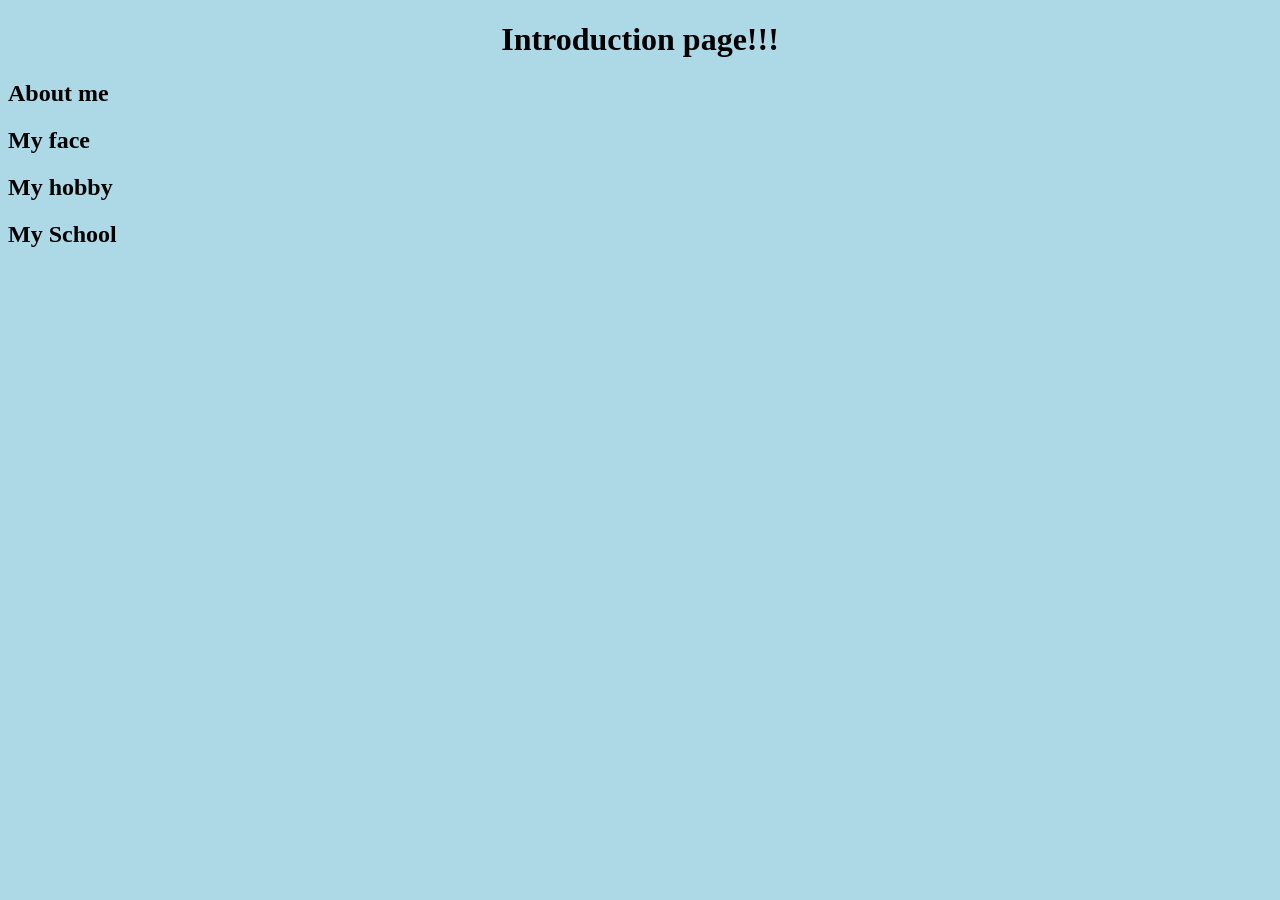
==== index.html @ 1ef0b292 "some changes" ====
<!DOCTYPE html>
<html>
	<head>
		<title>Levicorpus</title>
		<style>
			.myDiv {
				background-color: lightblue;    
				text-align: center;
				transition: 0.3ms;
			}
			.myDiv:hover {
  				border: 10px outset blue;
  				background-color: red;
  				text-align: center;
			}
			.hide {
				display: none;
			}
			.myh2:hover + .hide {
				display: block;
				color: black;
			}
			.center {
				display: block;
				text-align: center;
  				margin-left: auto;
  				margin-right: auto;
  				width: 50%;
			}
			
		</style>
	</head>
	<body bgcolor="lightblue">
		<h1 class="myDiv">Introduction page!!!</h1>
		<div class="center">

		</div>
		<h2>
			<div class="myh2">About me</div>
			<div class="hide">
				Plz don't try to know
			</div>
		</h2>
		<h2>
			<div class="myh2">My face</div>
			<div class="hide">
				<img src="rickroll-roll.gif" alt="rickroll-roll" class="center">
				<h4>
					<div class="center">
						You actually thought i'd show?
					</div>
				</h4>
			</div>
		</h2>
		<h2>
			<div class="myh2">My hobby</div>
			<div class="hide">
				<div class="center">
					<img src="no-genshin.jpg" alt="no-genshin" width="400" height="300">
				</div>
			</div>
			
		</h2>
		<h2>
			<div class="myh2">My School</div>
			<div class="hide">
				<div class="center">
					<img src="dgist.png" alt="dgist" width="400" height="200">
					<h4>
						You'll find me here
					</h4>
				</div>
			</div>
		</h2>
	</body>
</html>
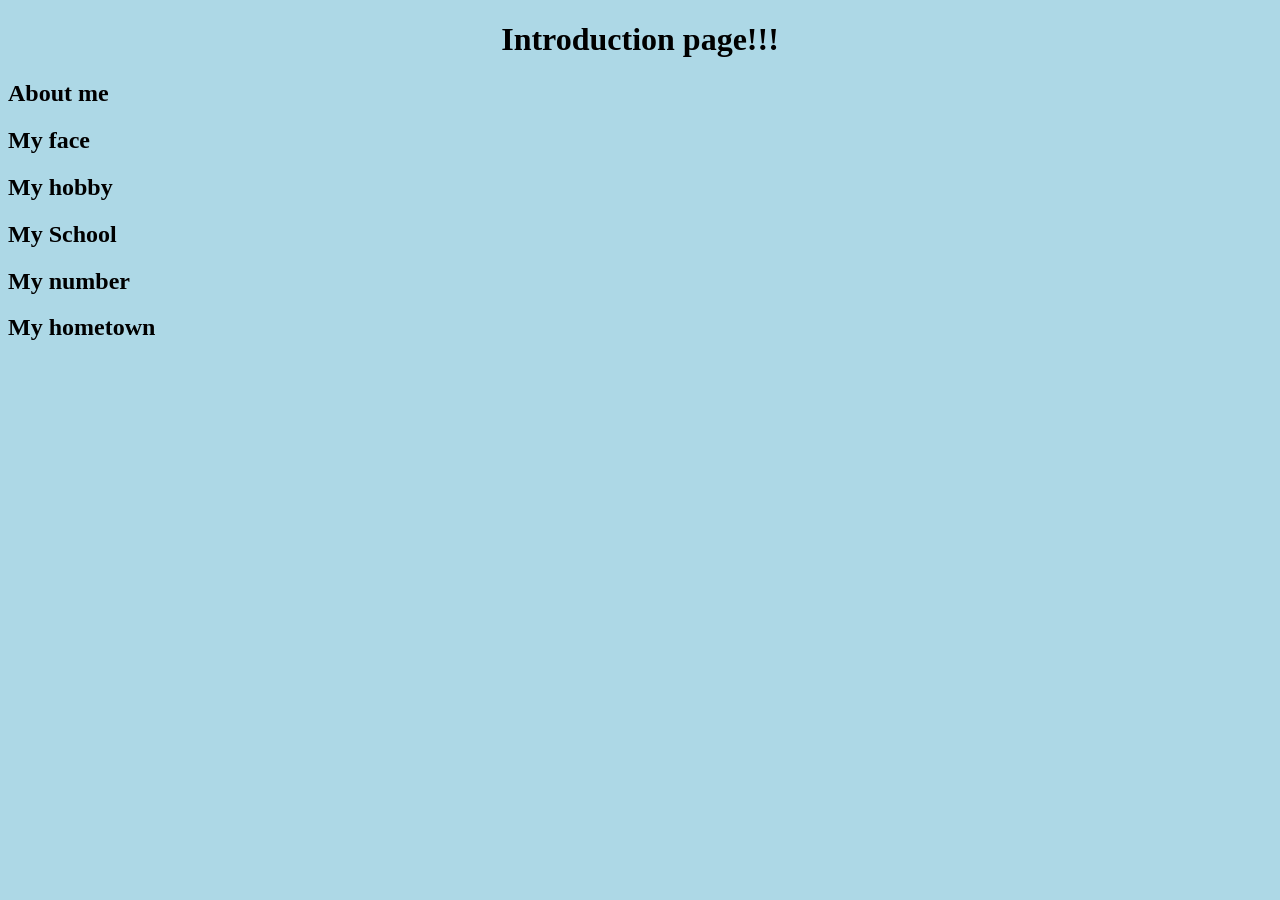
==== commit c2676a43: "again changes" ====
--- a/index.html
+++ b/index.html
@@ -27,7 +27,7 @@
   				margin-right: auto;
   				width: 50%;
 			}
-			
+
 		</style>
 	</head>
 	<body bgcolor="lightblue">
@@ -72,5 +72,18 @@
 				</div>
 			</div>
 		</h2>
+		<h2>
+			<div class="myh2">My number</div>
+			<div class="hide">
+				<div class="center">
+					700933331 <br>
+					Let's add friends on genshin <br>
+					<pre><(￣︶￣)></pre>
+					<img src="genshin-impact-hu-tao.gif" alt="genshin-impact-hu-tao" width="300" height="200">
+				</div>
+			</h2>
+		<h2>
+				<div class="myh2">My hometown</div>		
+		</h2>
 	</body>
 </html>
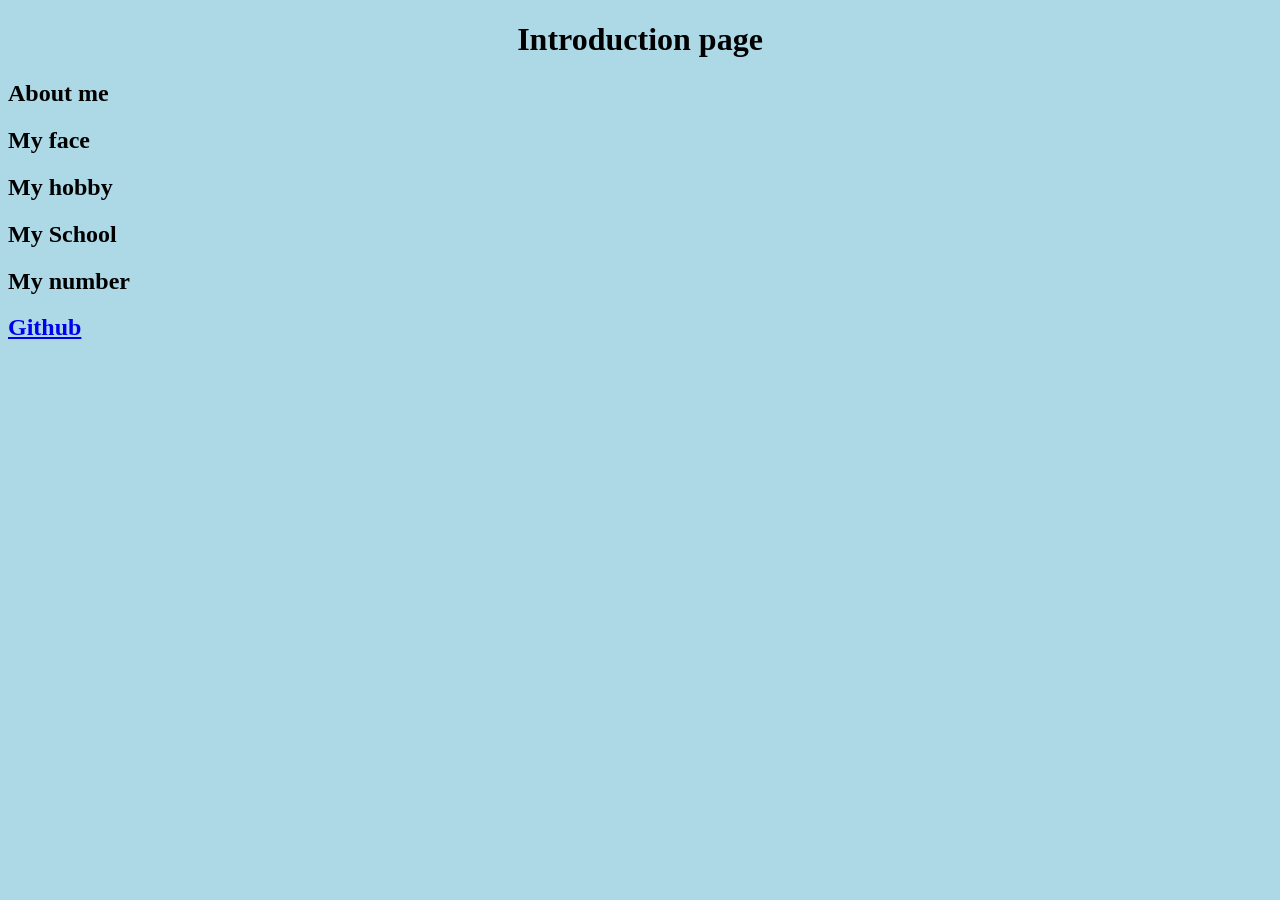
==== commit dd54aa28: "almost done" ====
--- a/index.html
+++ b/index.html
@@ -31,7 +31,7 @@
 		</style>
 	</head>
 	<body bgcolor="lightblue">
-		<h1 class="myDiv">Introduction page!!!</h1>
+		<h1 class="myDiv">Introduction page</h1>
 		<div class="center">
 
 		</div>
@@ -83,7 +83,11 @@
 				</div>
 			</h2>
 		<h2>
-				<div class="myh2">My hometown</div>		
+			<div class="myh2">
+				<a href="https://github.com/levicorp-us">
+				Github
+				</a>
+			</div>
 		</h2>
 	</body>
 </html>
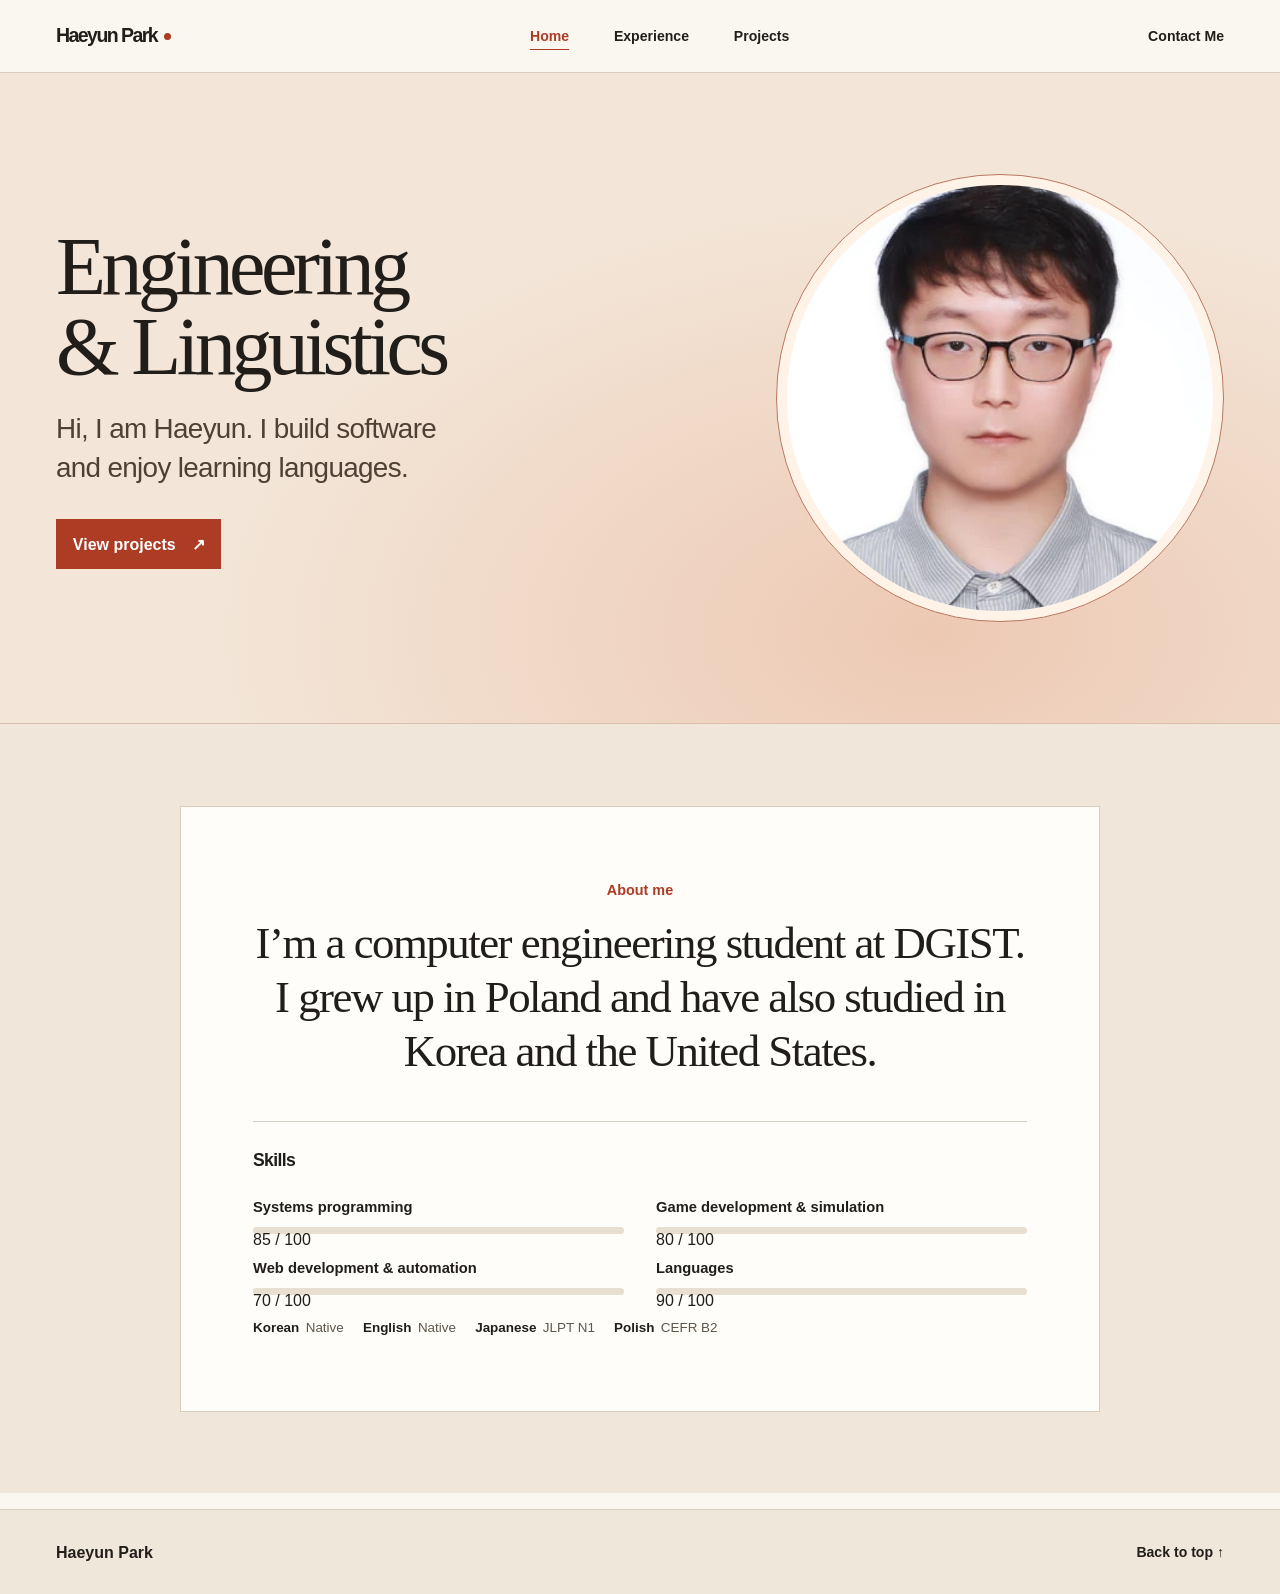
==== commit 53161d3d: "Publish Haeyun Park portfolio" ====
--- a/index.html
+++ b/index.html
@@ -1,93 +1,81 @@
-<!DOCTYPE html>
-<html>
-	<head>
-		<title>Levicorpus</title>
-		<style>
-			.myDiv {
-				background-color: lightblue;    
-				text-align: center;
-				transition: 0.3ms;
-			}
-			.myDiv:hover {
-  				border: 10px outset blue;
-  				background-color: red;
-  				text-align: center;
-			}
-			.hide {
-				display: none;
-			}
-			.myh2:hover + .hide {
-				display: block;
-				color: black;
-			}
-			.center {
-				display: block;
-				text-align: center;
-  				margin-left: auto;
-  				margin-right: auto;
-  				width: 50%;
-			}
-
-		</style>
-	</head>
-	<body bgcolor="lightblue">
-		<h1 class="myDiv">Introduction page</h1>
-		<div class="center">
-
-		</div>
-		<h2>
-			<div class="myh2">About me</div>
-			<div class="hide">
-				Plz don't try to know
-			</div>
-		</h2>
-		<h2>
-			<div class="myh2">My face</div>
-			<div class="hide">
-				<img src="rickroll-roll.gif" alt="rickroll-roll" class="center">
-				<h4>
-					<div class="center">
-						You actually thought i'd show?
-					</div>
-				</h4>
-			</div>
-		</h2>
-		<h2>
-			<div class="myh2">My hobby</div>
-			<div class="hide">
-				<div class="center">
-					<img src="no-genshin.jpg" alt="no-genshin" width="400" height="300">
-				</div>
-			</div>
-			
-		</h2>
-		<h2>
-			<div class="myh2">My School</div>
-			<div class="hide">
-				<div class="center">
-					<img src="dgist.png" alt="dgist" width="400" height="200">
-					<h4>
-						You'll find me here
-					</h4>
-				</div>
-			</div>
-		</h2>
-		<h2>
-			<div class="myh2">My number</div>
-			<div class="hide">
-				<div class="center">
-					700933331 <br>
-					Let's add friends on genshin <br>
-					<pre><(￣︶￣)></pre>
-					<img src="genshin-impact-hu-tao.gif" alt="genshin-impact-hu-tao" width="300" height="200">
-				</div>
-			</h2>
-		<h2>
-			<div class="myh2">
-				<a href="https://github.com/levicorp-us">
-				Github
-				</a>
-			</div>
-		</h2>
-	</body>
-</html>+<!doctype html>
+<html lang="en">
+<head>
+  <meta charset="utf-8">
+  <meta name="viewport" content="width=device-width, initial-scale=1">
+  <meta name="description" content="Haeyun Park’s experience, education, and software projects">
+  <meta name="theme-color" content="#faf7f1">
+  <link rel="icon" href="./assets/favicon.png" type="image/png">
+  <link rel="stylesheet" href="./assets/style.css?v=3">
+  <title>Haeyun Park | Home</title>
+</head>
+<body id="top">
+  <a class="skip-link" href="#main">Skip to content</a>
+  <header class="site-header">
+    <div class="wrap header-inner">
+      <a class="brand" href="./index.html">Haeyun Park<span aria-hidden="true"></span></a>
+      <nav class="main-nav" aria-label="Main navigation">
+        <a href="./index.html" aria-current="page">Home</a>
+        <a href="./experience.html">Experience</a>
+        <a href="./portfolio.html">Projects</a>
+      </nav>
+      <a class="external" href="mailto:levicorpus02@gmail.com">Contact Me</a>
+    </div>
+  </header>
+  <main id="main">
+    <section class="hero" aria-labelledby="intro">
+      <div class="wrap hero-inner">
+        <div class="hero-copy">
+          <h1 id="intro">Engineering<br>&amp; Linguistics</h1>
+          <p class="hero-lead">Hi, I am Haeyun. I build software and enjoy learning languages.</p>
+          <a class="button" href="./portfolio.html">View projects <span aria-hidden="true">↗</span></a>
+        </div>
+        <figure class="hero-image">
+          <img src="./assets/portrait.webp" alt="Haeyun Park" width="354" height="472" fetchpriority="high">
+        </figure>
+      </div>
+    </section>
+
+    <section class="profile-section" id="profile" aria-labelledby="profile-heading">
+      <div class="wrap profile-panel">
+        <h2 id="profile-heading">About me</h2>
+        <p class="profile-lead">I’m a computer engineering student at DGIST. I grew up in Poland and have also studied in Korea and the United States.</p>
+        <div class="profile-skills" id="skills">
+          <h3>Skills</h3>
+          <div class="skill-breakdown">
+            <div class="skill-meter">
+              <label for="skill-systems">Systems programming</label>
+              <meter id="skill-systems" min="0" max="100" value="85">85 / 100</meter>
+            </div>
+            <div class="skill-meter">
+              <label for="skill-games">Game development &amp; simulation</label>
+              <meter id="skill-games" min="0" max="100" value="80">80 / 100</meter>
+            </div>
+            <div class="skill-meter">
+              <label for="skill-web">Web development &amp; automation</label>
+              <meter id="skill-web" min="0" max="100" value="70">70 / 100</meter>
+            </div>
+            <div class="skill-meter">
+              <label for="skill-languages">Languages</label>
+              <meter id="skill-languages" min="0" max="100" value="90">90 / 100</meter>
+            </div>
+          </div>
+          <dl class="language" aria-label="Language qualifications">
+            <div><dt>Korean</dt><dd>Native</dd></div>
+            <div><dt>English</dt><dd>Native</dd></div>
+            <div><dt>Japanese</dt><dd>JLPT N1</dd></div>
+            <div><dt>Polish</dt><dd>CEFR B2</dd></div>
+          </dl>
+        </div>
+      </div>
+    </section>
+
+  </main>
+  <footer class="site-footer">
+    <div class="wrap footer-inner">
+      <span>Haeyun Park</span>
+      <a href="#top">Back to top <span aria-hidden="true">↑</span></a>
+    </div>
+  </footer>
+</body>
+</html>
--- a/assets/style.css
+++ b/assets/style.css
@@ -0,0 +1,282 @@
+:root {
+  color-scheme: light;
+  --paper: #faf7f1;
+  --text: #211e1a;
+  --muted: #5f554b;
+  --quiet: #e9dfd0;
+  --line: #d8ccbc;
+  --accent: #ad3c25;
+  --accent-hover: #8c2d1b;
+  --card: #fffdfa;
+  --look: "Bahnschrift", "Arial", sans-serif;
+  --serif: Georgia, "Times New Roman", serif;
+  font-family: "Pretendard", "Apple SD Gothic Neo", "Malgun Gothic", sans-serif;
+  line-height: 1.6;
+  color: var(--text);
+  background: var(--paper);
+  word-break: keep-all;
+  overflow-wrap: break-word;
+}
+
+*, *::before, *::after { box-sizing: border-box; }
+body { margin: 0; }
+img { display: block; max-width: 100%; }
+figure, h1, h2, h3, p, dl, dd { margin: 0; }
+a { color: inherit; text-underline-offset: .24em; }
+a:hover { color: var(--accent); }
+button { font: inherit; }
+:focus-visible { outline: 3px solid var(--accent); outline-offset: 5px; }
+html { scroll-padding-top: 6rem; }
+.wrap { width: min(1170px, 100% - 112px); margin-inline: auto; }
+.skip-link {
+  position: fixed;
+  z-index: 10;
+  top: .5rem;
+  left: .5rem;
+  padding: .75rem 1rem;
+  background: var(--card);
+  transform: translateY(-150%);
+}
+.skip-link:focus { transform: none; }
+
+.site-header {
+  position: sticky;
+  z-index: 2;
+  top: 0;
+  border-bottom: 1px solid var(--line);
+  background: var(--paper);
+}
+.header-inner, .footer-inner {
+  display: flex;
+  align-items: center;
+  justify-content: space-between;
+  min-height: 72px;
+  gap: 1.5rem;
+}
+.brand {
+  display: inline-flex;
+  align-items: center;
+  gap: .45rem;
+  font-size: 1.22rem;
+  font-weight: 800;
+  letter-spacing: -.08em;
+  text-decoration: none;
+  white-space: nowrap;
+}
+.brand span {
+  display: inline-block;
+  background: var(--accent);
+  border-radius: 50%;
+  width: 7px;
+  height: 7px;
+}
+.main-nav { display: flex; align-items: center; gap: clamp(1rem, 4vw, 2.8rem); }
+.main-nav a, .external, .footer-inner a { font-weight: 700; font-size: .88rem; text-decoration: none; }
+.main-nav a { display: inline-flex; align-items: center; min-height: 42px; }
+.main-nav [aria-current="page"] { color: var(--accent); text-decoration: underline; text-underline-offset: .55em; }
+.external { font-family: var(--look); white-space: nowrap; }
+.external span { color: var(--accent); margin-left: .3rem; }
+
+.hero {
+  border-bottom: 1px solid #dbbfae;
+  background:
+    radial-gradient(ellipse at 73% 86%, #edc9b3, transparent 54%),
+    #f3e5d7;
+}
+.hero-inner {
+  display: grid;
+  grid-template-columns: minmax(0, 1.13fr) minmax(0, .87fr);
+  align-items: center;
+  gap: clamp(2rem, 6vw, 5.5rem);
+  min-height: min(650px, calc(100svh - 72px));
+  padding-block: clamp(3rem, 7.5vw, 6.5rem);
+}
+.hero h1 {
+  font: 400 clamp(3.3rem, 6.4vw, 6.35rem)/.98 var(--serif);
+  letter-spacing: -.055em;
+}
+.hero-lead {
+  max-width: 25ch;
+  margin-top: 1.45rem;
+  color: #4f4035;
+  font: 450 clamp(1.2rem, 2.2vw, 1.74rem)/1.38 var(--look);
+  letter-spacing: -.024em;
+}
+.hero-copy .button { margin-top: 2rem; }
+.button {
+  display: inline-flex;
+  gap: 1rem;
+  align-items: center;
+  justify-content: space-between;
+  min-height: 50px;
+  padding: .72rem 1.05rem;
+  color: #fff;
+  background: var(--accent);
+  font-weight: 700;
+  text-decoration: none;
+}
+.button:hover { color: #fff; background: var(--accent-hover); }
+.hero-image {
+  justify-self: end;
+  width: min(100%, 28rem);
+  padding: clamp(.38rem, .9vw, .65rem);
+  border: 1px solid #b97861;
+  border-radius: 50%;
+  background: #fff3e8;
+}
+.hero-image img {
+  width: 100%;
+  height: auto;
+  aspect-ratio: 1;
+  object-fit: cover;
+  object-position: 50% 26%;
+  border-radius: 50%;
+}
+
+.section { padding-block: clamp(2.5rem, 5.5vw, 5rem); border-top: 1px solid var(--line); }
+.section-head { margin-bottom: 2rem; }
+.section-head h2 {
+  font-size: clamp(1.9rem, 4vw, 3.2rem);
+  line-height: 1.16;
+  letter-spacing: -.075em;
+}
+.profile-section { padding-block: clamp(2.5rem, 6.4vw, 6rem); background: #f0e7da; }
+.profile-panel {
+  max-width: 920px;
+  padding: clamp(1.5rem, 5.7vw, 4.5rem);
+  background: var(--card);
+  border: 1px solid var(--line);
+}
+.profile-panel > h2 { color: var(--accent); font-size: .9rem; text-align: center; }
+.profile-lead {
+  max-width: 36ch;
+  margin: .85rem auto 0;
+  text-align: center;
+  font: 400 clamp(1.65rem, 3.5vw, 2.85rem)/1.21 var(--serif);
+  letter-spacing: -.033em;
+}
+.profile-skills { border-top: 1px solid var(--line); margin-top: 2.65rem; padding-top: 1.55rem; }
+.profile-skills h3 { margin-bottom: 1.2rem; font-size: 1.1rem; letter-spacing: -.035em; }
+.skill-breakdown { display: grid; grid-template-columns: repeat(2, minmax(0, 1fr)); gap: 1.35rem 2rem; }
+.skill-meter label { font-size: .92rem; font-weight: 700; }
+.skill-meter meter {
+  appearance: none;
+  display: block;
+  width: 100%;
+  height: 7px;
+  margin-top: .47rem;
+  border: 0;
+  border-radius: 999px;
+  background: var(--quiet);
+}
+.skill-meter meter::-webkit-meter-bar {
+  height: 7px;
+  border: 0;
+  border-radius: 999px;
+  background: var(--quiet);
+}
+.skill-meter meter::-webkit-meter-optimum-value { border-radius: 999px; background: var(--accent); }
+.skill-meter meter::-moz-meter-bar { border-radius: 999px; background: var(--accent); }
+.language {
+  display: flex;
+  flex-wrap: wrap;
+  gap: .3rem 1.2rem;
+  margin-top: 1.35rem;
+  font-size: .84rem;
+  color: var(--muted);
+}
+.language div { display: flex; gap: .4rem; align-items: baseline; }
+.language dt { font-weight: 700; color: var(--text); }
+.page-intro {
+  padding-block: clamp(2.8rem, 7.5vw, 6.25rem) clamp(1.7rem, 3.8vw, 3rem);
+}
+.page-intro h1 {
+  font: 400 clamp(3.15rem, 8.3vw, 7.4rem)/.98 var(--serif);
+  letter-spacing: -.06em;
+}
+.year-nav { display: flex; flex-wrap: wrap; gap: .55rem; margin-top: 1.6rem; }
+.year-nav a {
+  display: inline-flex;
+  align-items: center;
+  min-height: 42px;
+  padding: .4rem .9rem;
+  border: 1px solid var(--line);
+  text-decoration: none;
+  font: 650 .91rem var(--look);
+}
+.year-nav a:hover { border-color: var(--accent); background: var(--card); }
+.year {
+  display: grid;
+  grid-template-columns: minmax(7rem, 12%) minmax(0, 1fr);
+  gap: clamp(1rem, 3vw, 2.75rem);
+  border-top: 1px solid var(--line);
+  padding-block: 2rem 3.3rem;
+}
+.year h2 { color: var(--accent); font: 650 clamp(2rem, 4.2vw, 3.7rem)/1 var(--look); letter-spacing: -.06em; }
+.projects { display: grid; grid-template-columns: repeat(2, minmax(0, 1fr)); gap: 1.5rem; }
+.project { display: flex; flex-direction: column; min-width: 0; background: var(--card); border: 1px solid var(--line); scroll-margin-top: 1rem; }
+.project:target { outline: 2px solid var(--accent); outline-offset: 4px; }
+.project figure { position: relative; background: var(--quiet); }
+.project figure img { width: 100%; height: auto; aspect-ratio: 16 / 9; object-fit: cover; }
+.project figcaption {
+  display: table;
+  position: absolute;
+  bottom: .55rem;
+  left: .55rem;
+  padding: .18rem .45rem;
+  background: #211e1ae8;
+  color: #fff;
+  font-size: .7rem;
+}
+.project-body { display: flex; flex-direction: column; align-items: flex-start; flex: 1; padding: 1.25rem; }
+.project-date { font-size: .83rem; font-weight: 700; color: var(--accent); }
+.project h3 { margin-top: .43rem; font-size: 1.48rem; line-height: 1.25; letter-spacing: -.065em; }
+.project-desc { margin-top: .7rem; color: var(--muted); font-size: .96rem; line-height: 1.75; }
+.project-tech { margin-top: .8rem; color: var(--text); font-size: .8rem; line-height: 1.55; font-weight: 700; }
+.project-link { display: inline-flex; align-items: center; margin-top: auto; padding-top: .75rem; min-height: 42px; color: var(--accent); font-size: .83rem; font-weight: 750; }
+.project-link span { padding-left: .3rem; }
+.projects > .project:last-child:nth-child(odd) {
+  grid-column: 1 / -1;
+  display: grid;
+  grid-template-columns: 1fr 1fr;
+}
+.projects > .project:last-child:nth-child(odd) .project-body { justify-content: center; }
+.site-footer { margin-top: 1rem; border-top: 1px solid var(--line); background: #efe7da; }
+.footer-inner { min-height: 84px; }
+.footer-inner > span { font-weight: 800; }
+
+@media (max-width: 970px) {
+  .wrap { width: min(1170px, 100% - 64px); }
+}
+@media (max-width: 720px) {
+  .wrap { width: calc(100% - 42px); }
+  .header-inner { min-height: 62px; gap: .65rem; }
+  .hero-inner { grid-template-columns: 1fr; gap: 2rem; min-height: 0; }
+  .hero h1 { font-size: clamp(2.9rem, 10vw, 4.75rem); }
+  .hero-image { width: min(20rem, 85%); justify-self: center; }
+  .profile-skills { margin-top: 2rem; }
+  .year { grid-template-columns: 1fr; gap: 1.1rem; padding-block: 1.7rem 2.2rem; }
+  .project-body { padding: 1rem; }
+}
+@media (max-width: 500px) {
+  .wrap { width: calc(100% - 34px); }
+  .main-nav { gap: .7rem; }
+  .main-nav a { font-size: .81rem; }
+  .header-inner .external { font-size: .75rem; }
+  .projects { grid-template-columns: 1fr; }
+  .projects > .project:last-child:nth-child(odd) { display: flex; }
+  .skill-breakdown { grid-template-columns: 1fr; gap: 1.05rem; }
+}
+
+@media (max-width: 410px) {
+  .header-inner {
+    display: grid;
+    grid-template-columns: minmax(0, 1fr) auto;
+    gap: 0 .65rem;
+    padding-top: .22rem;
+  }
+  .header-inner .brand { min-height: 32px; width: max-content; }
+  .header-inner .external { grid-area: 1 / 2; justify-self: end; }
+  .main-nav { grid-area: 2 / 1 / 3 / -1; gap: 1.2rem; }
+  .main-nav a { min-height: 36px; }
+}
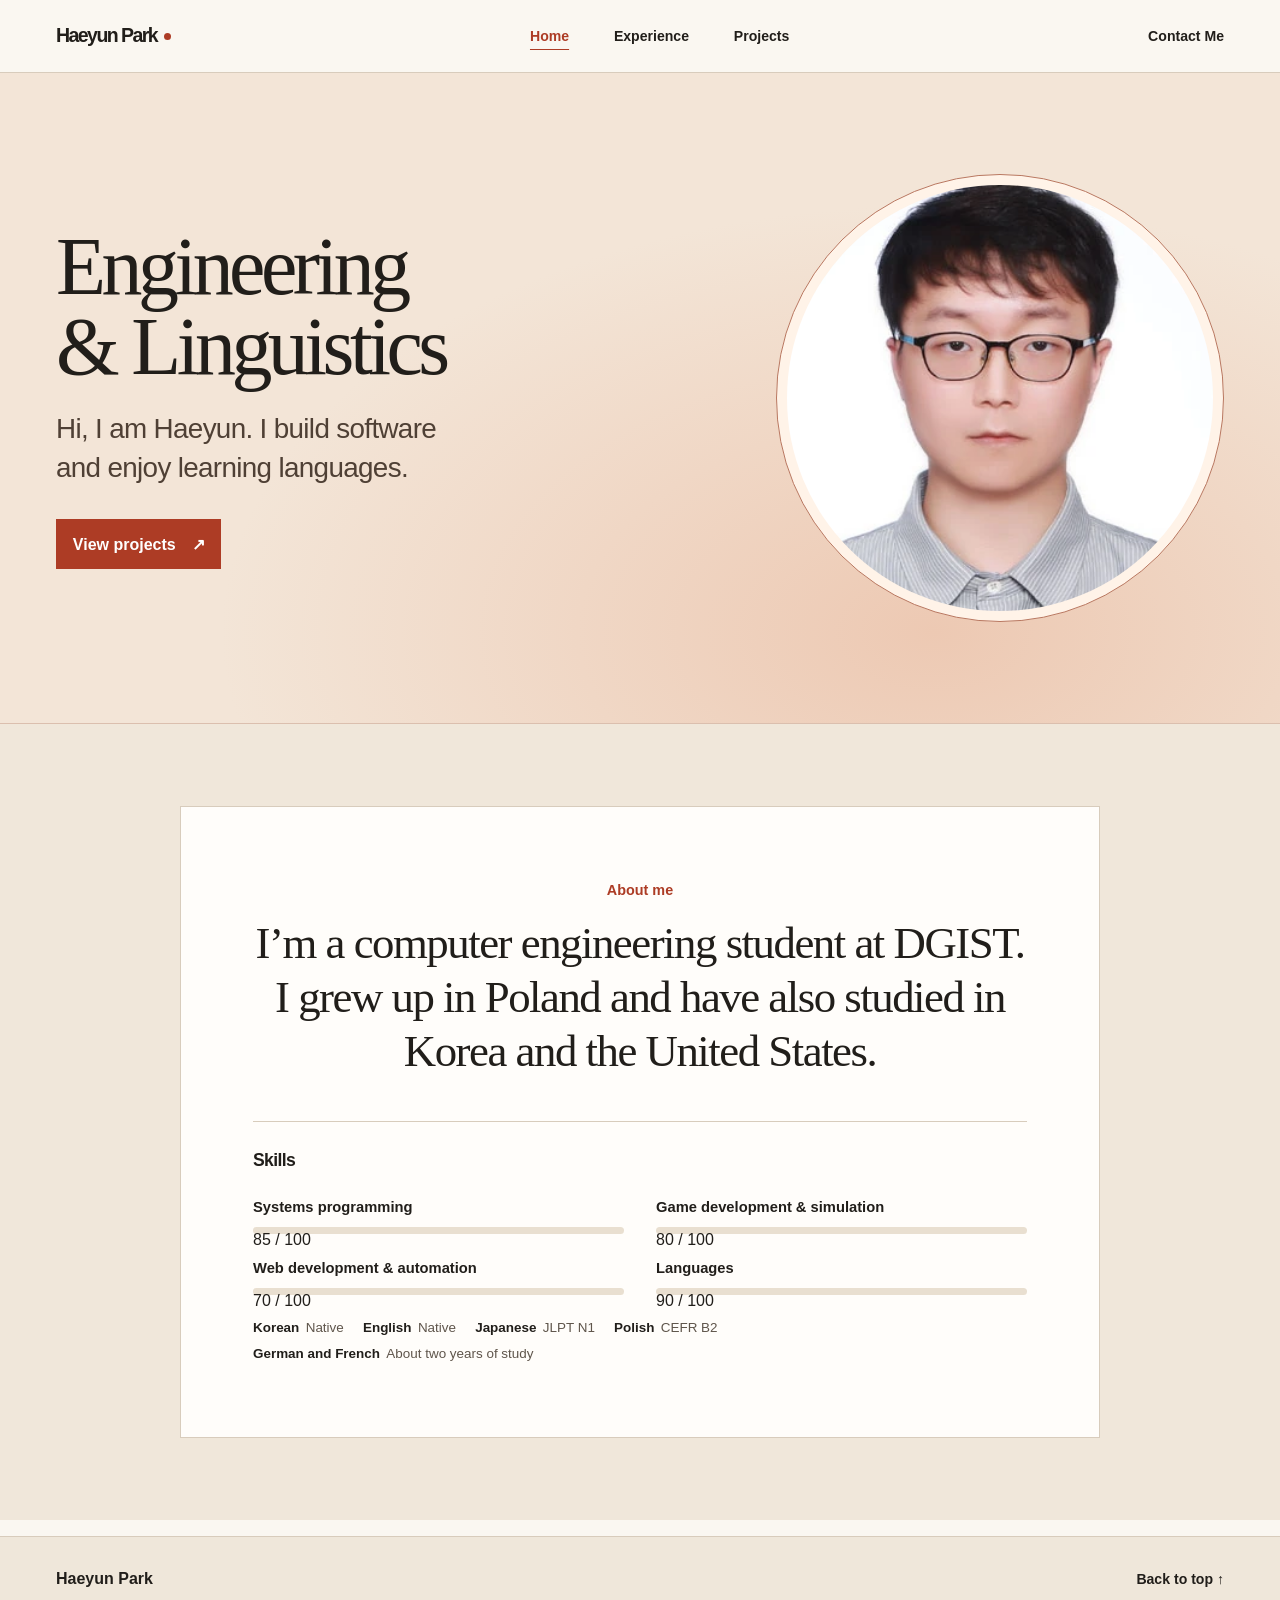
==== commit 4da8918c: "Add German and French study to Home" ====
--- a/index.html
+++ b/index.html
@@ -6,7 +6,7 @@
   <meta name="description" content="Haeyun Park’s experience, education, and software projects">
   <meta name="theme-color" content="#faf7f1">
   <link rel="icon" href="./assets/favicon.png" type="image/png">
-  <link rel="stylesheet" href="./assets/style.css?v=3">
+  <link rel="stylesheet" href="./assets/style.css?v=4">
   <title>Haeyun Park | Home</title>
 </head>
 <body id="top">
@@ -60,11 +60,12 @@
               <meter id="skill-languages" min="0" max="100" value="90">90 / 100</meter>
             </div>
           </div>
-          <dl class="language" aria-label="Language qualifications">
+          <dl class="language" aria-label="Language proficiency and study">
             <div><dt>Korean</dt><dd>Native</dd></div>
             <div><dt>English</dt><dd>Native</dd></div>
             <div><dt>Japanese</dt><dd>JLPT N1</dd></div>
             <div><dt>Polish</dt><dd>CEFR B2</dd></div>
+            <div class="language-study"><dt>German and French</dt><dd>About two years of study</dd></div>
           </dl>
         </div>
       </div>
--- a/assets/style.css
+++ b/assets/style.css
@@ -186,6 +186,7 @@
   color: var(--muted);
 }
 .language div { display: flex; gap: .4rem; align-items: baseline; }
+.language .language-study { flex-basis: 100%; }
 .language dt { font-weight: 700; color: var(--text); }
 .page-intro {
   padding-block: clamp(2.8rem, 7.5vw, 6.25rem) clamp(1.7rem, 3.8vw, 3rem);
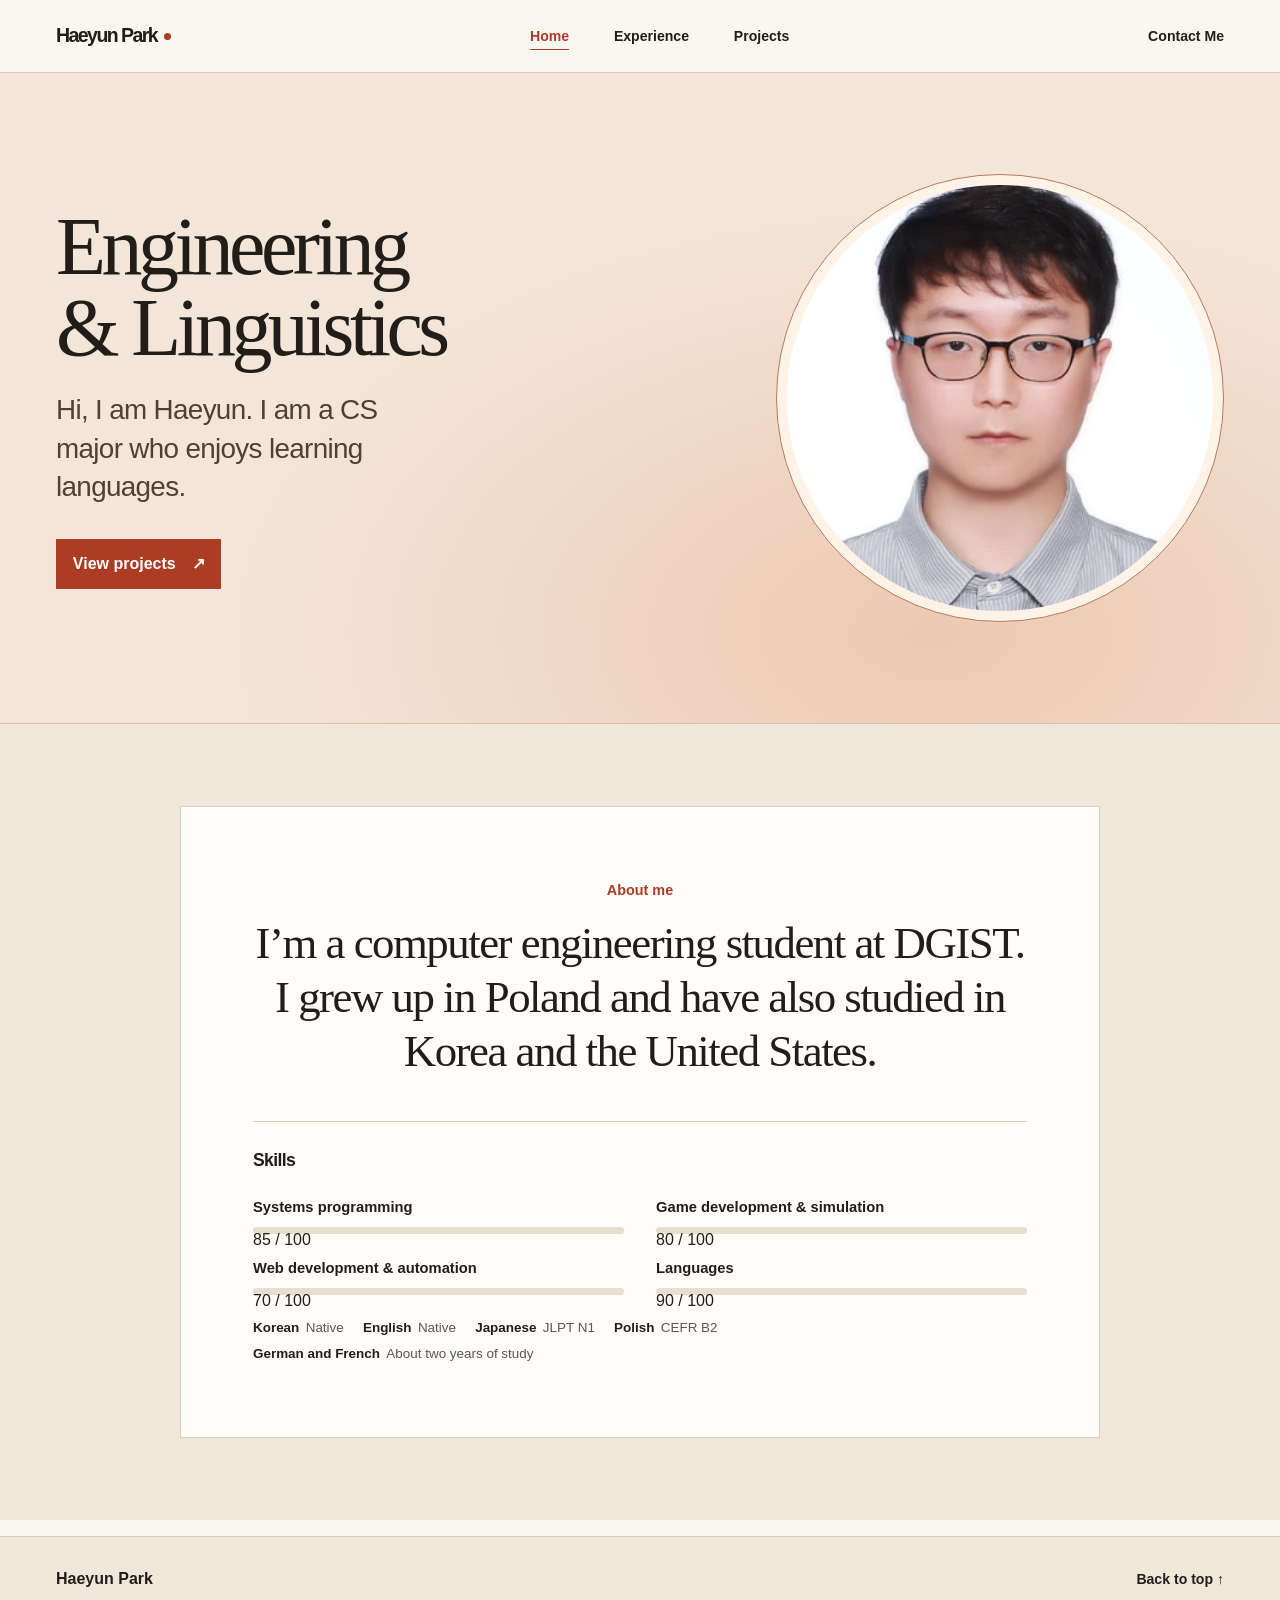
==== commit 725a5338: "Update home introduction" ====
--- a/index.html
+++ b/index.html
@@ -27,7 +27,7 @@
       <div class="wrap hero-inner">
         <div class="hero-copy">
           <h1 id="intro">Engineering<br>&amp; Linguistics</h1>
-          <p class="hero-lead">Hi, I am Haeyun. I build software and enjoy learning languages.</p>
+          <p class="hero-lead">Hi, I am Haeyun. I am a CS major who enjoys learning languages.</p>
           <a class="button" href="./portfolio.html">View projects <span aria-hidden="true">↗</span></a>
         </div>
         <figure class="hero-image">
